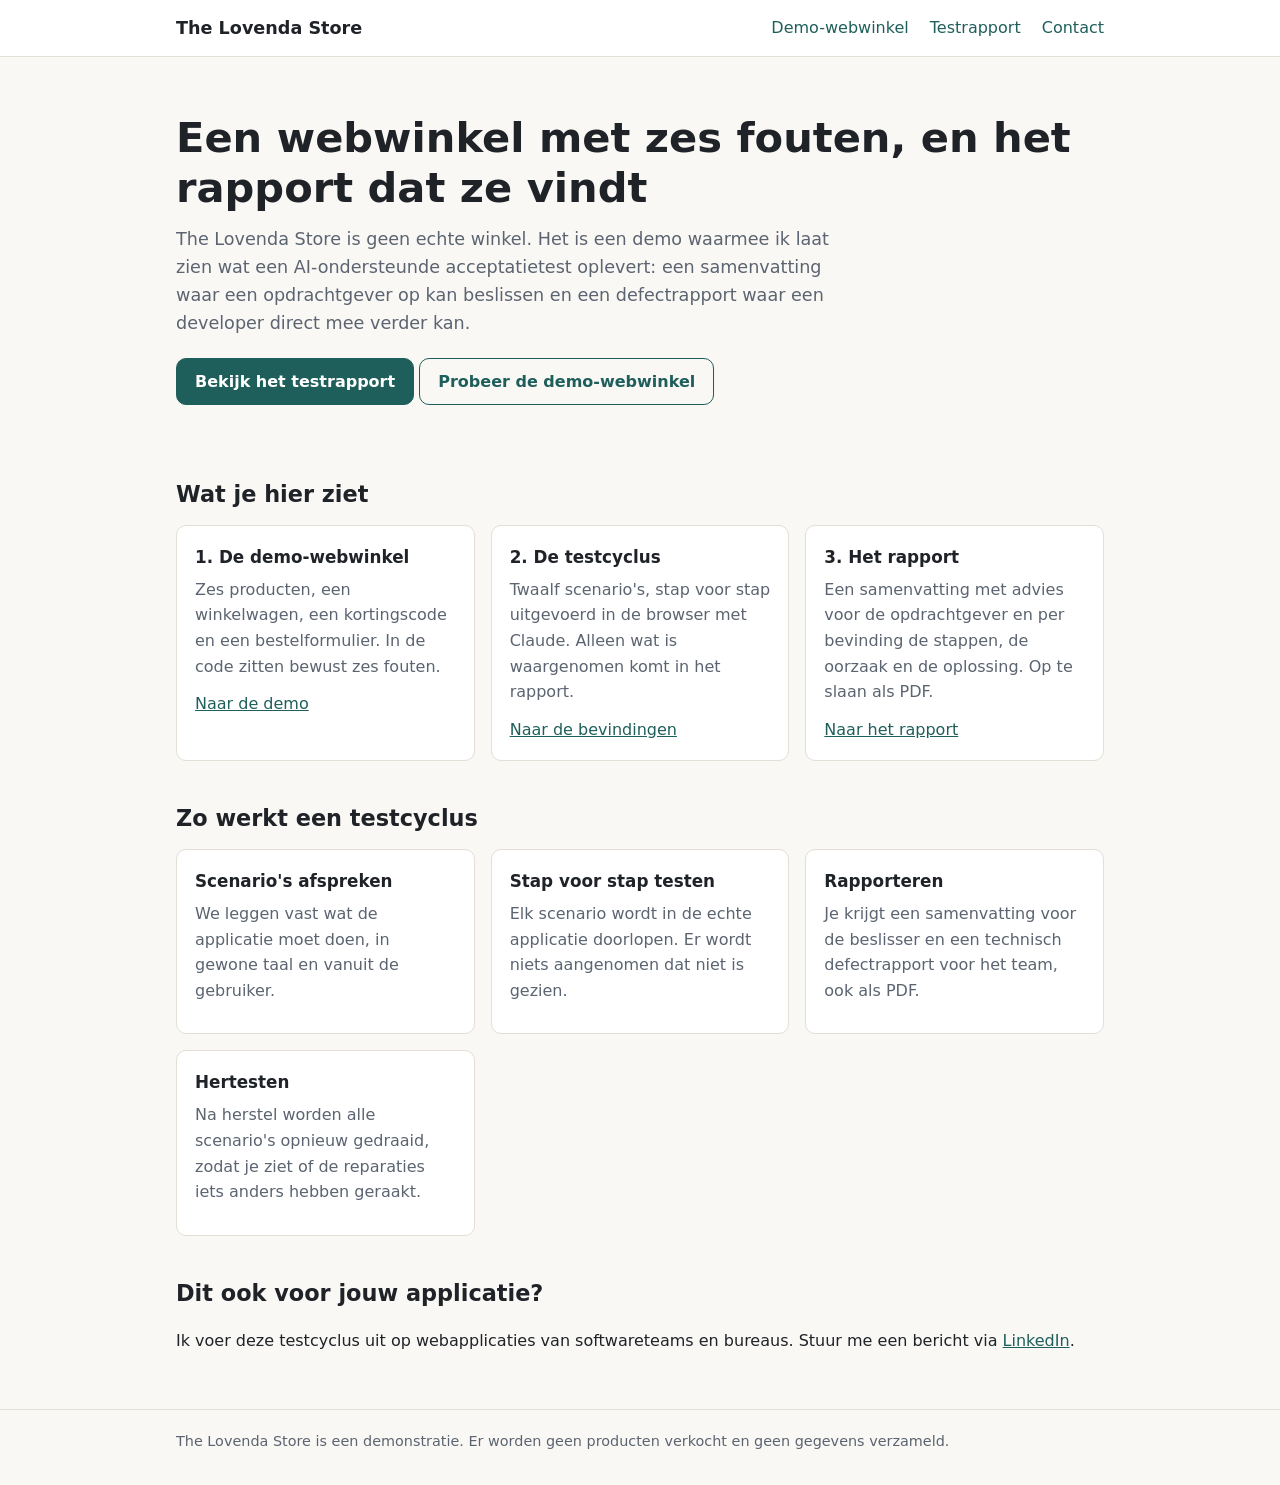
==== index.html @ 29441806 "Add showcase site with demo shop and sample acceptance test report Co-Authored-By: Claude Fable 5.2 " ====
<!doctype html>
<html lang="nl">
<head>
  <meta charset="utf-8">
  <meta name="viewport" content="width=device-width, initial-scale=1">
  <title>The Lovenda Store | Showcase AI-acceptatietesten</title>
  <meta name="description" content="Een demo-webwinkel met bewust ingebouwde fouten en het acceptatietestrapport dat ze vindt. Showcase van een AI-ondersteunde testwerkwijze.">
  <link rel="stylesheet" href="style.css">
</head>
<body>
  <header class="site">
    <div class="wrap">
      <a class="brand" href="./">The Lovenda Store</a>
      <nav>
        <a href="demo/">Demo-webwinkel</a>
        <a href="rapport/">Testrapport</a>
        <a href="https://www.linkedin.com/in/JOUW-PROFIEL">Contact</a>
      </nav>
    </div>
  </header>

  <main class="wrap">
    <section class="hero">
      <h1>Een webwinkel met zes fouten, en het rapport dat ze vindt</h1>
      <p>The Lovenda Store is geen echte winkel. Het is een demo waarmee ik laat zien wat een AI-ondersteunde acceptatietest oplevert: een samenvatting waar een opdrachtgever op kan beslissen en een defectrapport waar een developer direct mee verder kan.</p>
      <a class="btn" href="rapport/">Bekijk het testrapport</a>
      <a class="btn secondary" href="demo/">Probeer de demo-webwinkel</a>
    </section>

    <h2>Wat je hier ziet</h2>
    <div class="grid">
      <div class="card">
        <h3>1. De demo-webwinkel</h3>
        <p>Zes producten, een winkelwagen, een kortingscode en een bestelformulier. In de code zitten bewust zes fouten.</p>
        <a href="demo/">Naar de demo</a>
      </div>
      <div class="card">
        <h3>2. De testcyclus</h3>
        <p>Twaalf scenario's, stap voor stap uitgevoerd in de browser met Claude. Alleen wat is waargenomen komt in het rapport.</p>
        <a href="rapport/#d01">Naar de bevindingen</a>
      </div>
      <div class="card">
        <h3>3. Het rapport</h3>
        <p>Een samenvatting met advies voor de opdrachtgever en per bevinding de stappen, de oorzaak en de oplossing. Op te slaan als PDF.</p>
        <a href="rapport/">Naar het rapport</a>
      </div>
    </div>

    <h2>Zo werkt een testcyclus</h2>
    <div class="grid">
      <div class="card">
        <h3>Scenario's afspreken</h3>
        <p>We leggen vast wat de applicatie moet doen, in gewone taal en vanuit de gebruiker.</p>
      </div>
      <div class="card">
        <h3>Stap voor stap testen</h3>
        <p>Elk scenario wordt in de echte applicatie doorlopen. Er wordt niets aangenomen dat niet is gezien.</p>
      </div>
      <div class="card">
        <h3>Rapporteren</h3>
        <p>Je krijgt een samenvatting voor de beslisser en een technisch defectrapport voor het team, ook als PDF.</p>
      </div>
      <div class="card">
        <h3>Hertesten</h3>
        <p>Na herstel worden alle scenario's opnieuw gedraaid, zodat je ziet of de reparaties iets anders hebben geraakt.</p>
      </div>
    </div>

    <h2>Dit ook voor jouw applicatie?</h2>
    <p>Ik voer deze testcyclus uit op webapplicaties van softwareteams en bureaus. Stuur me een bericht via <a href="https://www.linkedin.com/in/JOUW-PROFIEL">LinkedIn</a>.</p>
  </main>

  <footer class="site">
    <div class="wrap">The Lovenda Store is een demonstratie. Er worden geen producten verkocht en geen gegevens verzameld.</div>
  </footer>
</body>
</html>
---- style.css ----
:root {
  --bg: #faf8f5;
  --surface: #ffffff;
  --text: #1f2328;
  --muted: #5b6470;
  --line: #e3ded6;
  --accent: #1f5f5b;
  --accent-text: #ffffff;
  --warn-bg: #fff4d6;
  --warn-text: #5c4300;
  --ok: #1a7f4b;
  --fail: #b3261e;
  --radius: 10px;
}
@media (prefers-color-scheme: dark) {
  :root {
    --bg: #15181c;
    --surface: #1e2227;
    --text: #e8eaed;
    --muted: #a3acb8;
    --line: #333a43;
    --accent: #6fc7c0;
    --accent-text: #10201f;
    --warn-bg: #3d3212;
    --warn-text: #f3dfa2;
    --ok: #5fd39a;
    --fail: #ff8a80;
  }
}
* { box-sizing: border-box; }
body {
  margin: 0;
  background: var(--bg);
  color: var(--text);
  font: 16px/1.6 system-ui, -apple-system, "Segoe UI", Roboto, sans-serif;
}
a { color: var(--accent); }
.wrap { max-width: 960px; margin: 0 auto; padding: 0 16px; }
header.site { border-bottom: 1px solid var(--line); background: var(--surface); }
header.site .wrap { display: flex; align-items: center; justify-content: space-between; gap: 16px; padding-top: 14px; padding-bottom: 14px; flex-wrap: wrap; }
.brand { font-weight: 700; font-size: 1.1rem; text-decoration: none; color: var(--text); }
nav a { margin-left: 16px; text-decoration: none; }
nav a:first-child { margin-left: 0; }
.hero { padding: 56px 0 32px; }
.hero h1 { font-size: clamp(1.8rem, 5vw, 2.6rem); line-height: 1.2; margin: 0 0 12px; }
.hero p { font-size: 1.1rem; color: var(--muted); max-width: 62ch; margin: 0 0 20px; }
h2 { margin: 40px 0 12px; font-size: 1.4rem; }
h3 { margin: 0 0 6px; font-size: 1.05rem; }
.btn {
  display: inline-block; padding: 10px 18px; border-radius: var(--radius);
  background: var(--accent); color: var(--accent-text); text-decoration: none;
  border: 1px solid var(--accent); font: inherit; font-weight: 600; cursor: pointer;
}
.btn.secondary { background: transparent; color: var(--accent); }
.btn.small { padding: 5px 12px; font-size: .9rem; }
.grid { display: grid; gap: 16px; grid-template-columns: repeat(auto-fit, minmax(240px, 1fr)); }
.card { background: var(--surface); border: 1px solid var(--line); border-radius: var(--radius); padding: 18px; }
.card p { margin: 0 0 12px; color: var(--muted); }
.notice { background: var(--warn-bg); color: var(--warn-text); padding: 10px 16px; font-size: .95rem; }
.notice a { color: inherit; font-weight: 600; }
footer.site { margin-top: 56px; border-top: 1px solid var(--line); padding: 20px 0 32px; color: var(--muted); font-size: .9rem; }
table { width: 100%; border-collapse: collapse; background: var(--surface); }
th, td { text-align: left; padding: 8px 10px; border-bottom: 1px solid var(--line); vertical-align: top; }
th { font-size: .85rem; text-transform: uppercase; letter-spacing: .03em; color: var(--muted); }
.table-scroll { overflow-x: auto; border: 1px solid var(--line); border-radius: var(--radius); }
.pass { color: var(--ok); font-weight: 600; }
.fail { color: var(--fail); font-weight: 600; }
.stats { display: grid; gap: 12px; grid-template-columns: repeat(auto-fit, minmax(140px, 1fr)); margin: 16px 0; }
.stat { background: var(--surface); border: 1px solid var(--line); border-radius: var(--radius); padding: 14px; }
.stat b { display: block; font-size: 1.8rem; line-height: 1.1; }
.stat span { color: var(--muted); font-size: .9rem; }
.defect { background: var(--surface); border: 1px solid var(--line); border-radius: var(--radius); padding: 18px; margin: 14px 0; }
.defect dl { display: grid; grid-template-columns: max-content 1fr; gap: 6px 16px; margin: 10px 0 0; }
.defect dt { color: var(--muted); }
.defect dd { margin: 0; }
.sev { display: inline-block; padding: 1px 8px; border-radius: 999px; font-size: .8rem; font-weight: 600; border: 1px solid currentColor; }
.sev.hoog { color: var(--fail); }
.sev.middel { color: var(--warn-text); background: var(--warn-bg); border-color: transparent; }
.sev.laag { color: var(--muted); }
input, select { font: inherit; padding: 8px 10px; border: 1px solid var(--line); border-radius: 8px; background: var(--surface); color: var(--text); }
label { display: block; font-size: .9rem; color: var(--muted); margin-bottom: 4px; }
.row { display: flex; gap: 8px; flex-wrap: wrap; align-items: end; }
.shop { display: grid; gap: 24px; grid-template-columns: 1fr; margin-top: 20px; }
@media (min-width: 820px) { .shop { grid-template-columns: 1.4fr 1fr; } }
.product { display: flex; flex-direction: column; }
.product .price { font-weight: 700; margin: auto 0 10px; }
.cart-line { display: grid; grid-template-columns: 1fr 70px auto; gap: 8px; align-items: center; padding: 8px 0; border-bottom: 1px solid var(--line); }
.cart-line input { width: 70px; }
.totals { margin: 12px 0; }
.totals div { display: flex; justify-content: space-between; padding: 2px 0; }
.totals .grand { font-weight: 700; font-size: 1.1rem; border-top: 1px solid var(--line); margin-top: 6px; padding-top: 8px; }
.badge { display: inline-block; min-width: 22px; text-align: center; padding: 0 6px; border-radius: 999px; background: var(--accent); color: var(--accent-text); font-size: .85rem; font-weight: 700; }
.msg { min-height: 1.4em; font-size: .9rem; margin: 6px 0 0; }
@media print {
  header.site nav, .notice, .no-print { display: none; }
  body { background: #fff; }
  .defect, .card, .stat { break-inside: avoid; }
}
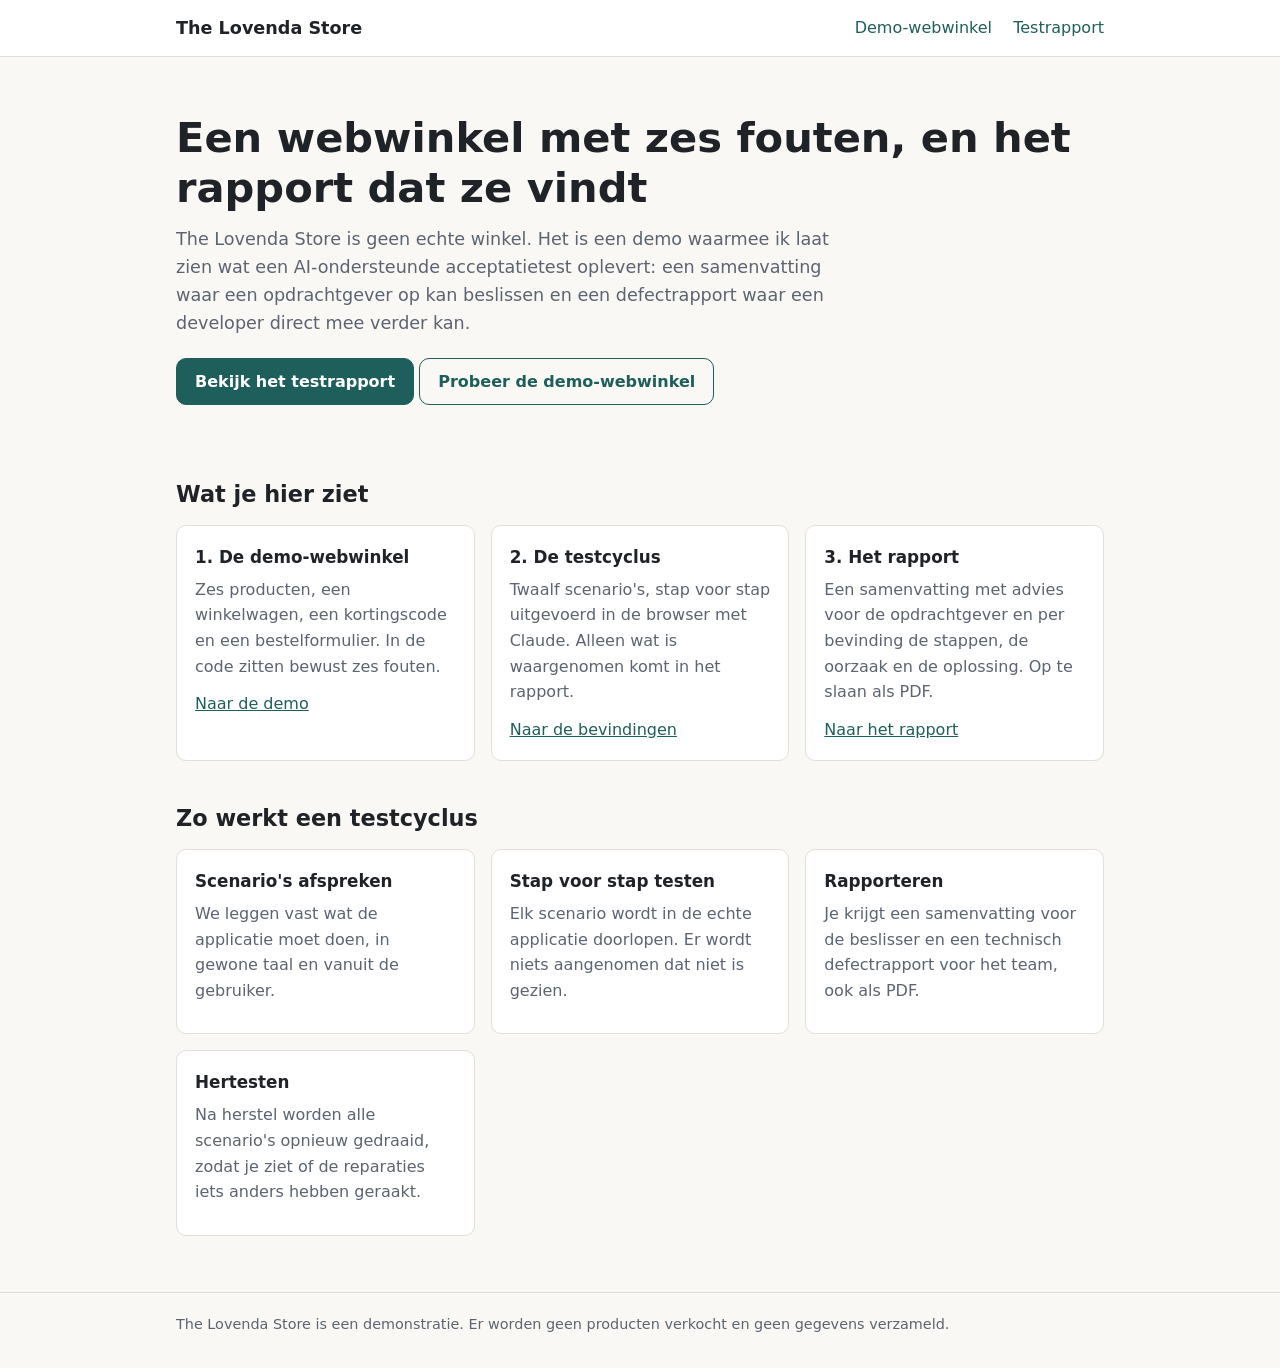
==== commit eb85cbfe: "Remove placeholder contact links Co-Authored-By: Claude Fable 5.2 <noreply@anthropic.com>" ====
--- a/index.html
+++ b/index.html
@@ -14,7 +14,6 @@
       <nav>
         <a href="demo/">Demo-webwinkel</a>
         <a href="rapport/">Testrapport</a>
-        <a href="https://www.linkedin.com/in/JOUW-PROFIEL">Contact</a>
       </nav>
     </div>
   </header>
@@ -65,9 +64,6 @@
         <p>Na herstel worden alle scenario's opnieuw gedraaid, zodat je ziet of de reparaties iets anders hebben geraakt.</p>
       </div>
     </div>
-
-    <h2>Dit ook voor jouw applicatie?</h2>
-    <p>Ik voer deze testcyclus uit op webapplicaties van softwareteams en bureaus. Stuur me een bericht via <a href="https://www.linkedin.com/in/JOUW-PROFIEL">LinkedIn</a>.</p>
   </main>
 
   <footer class="site">
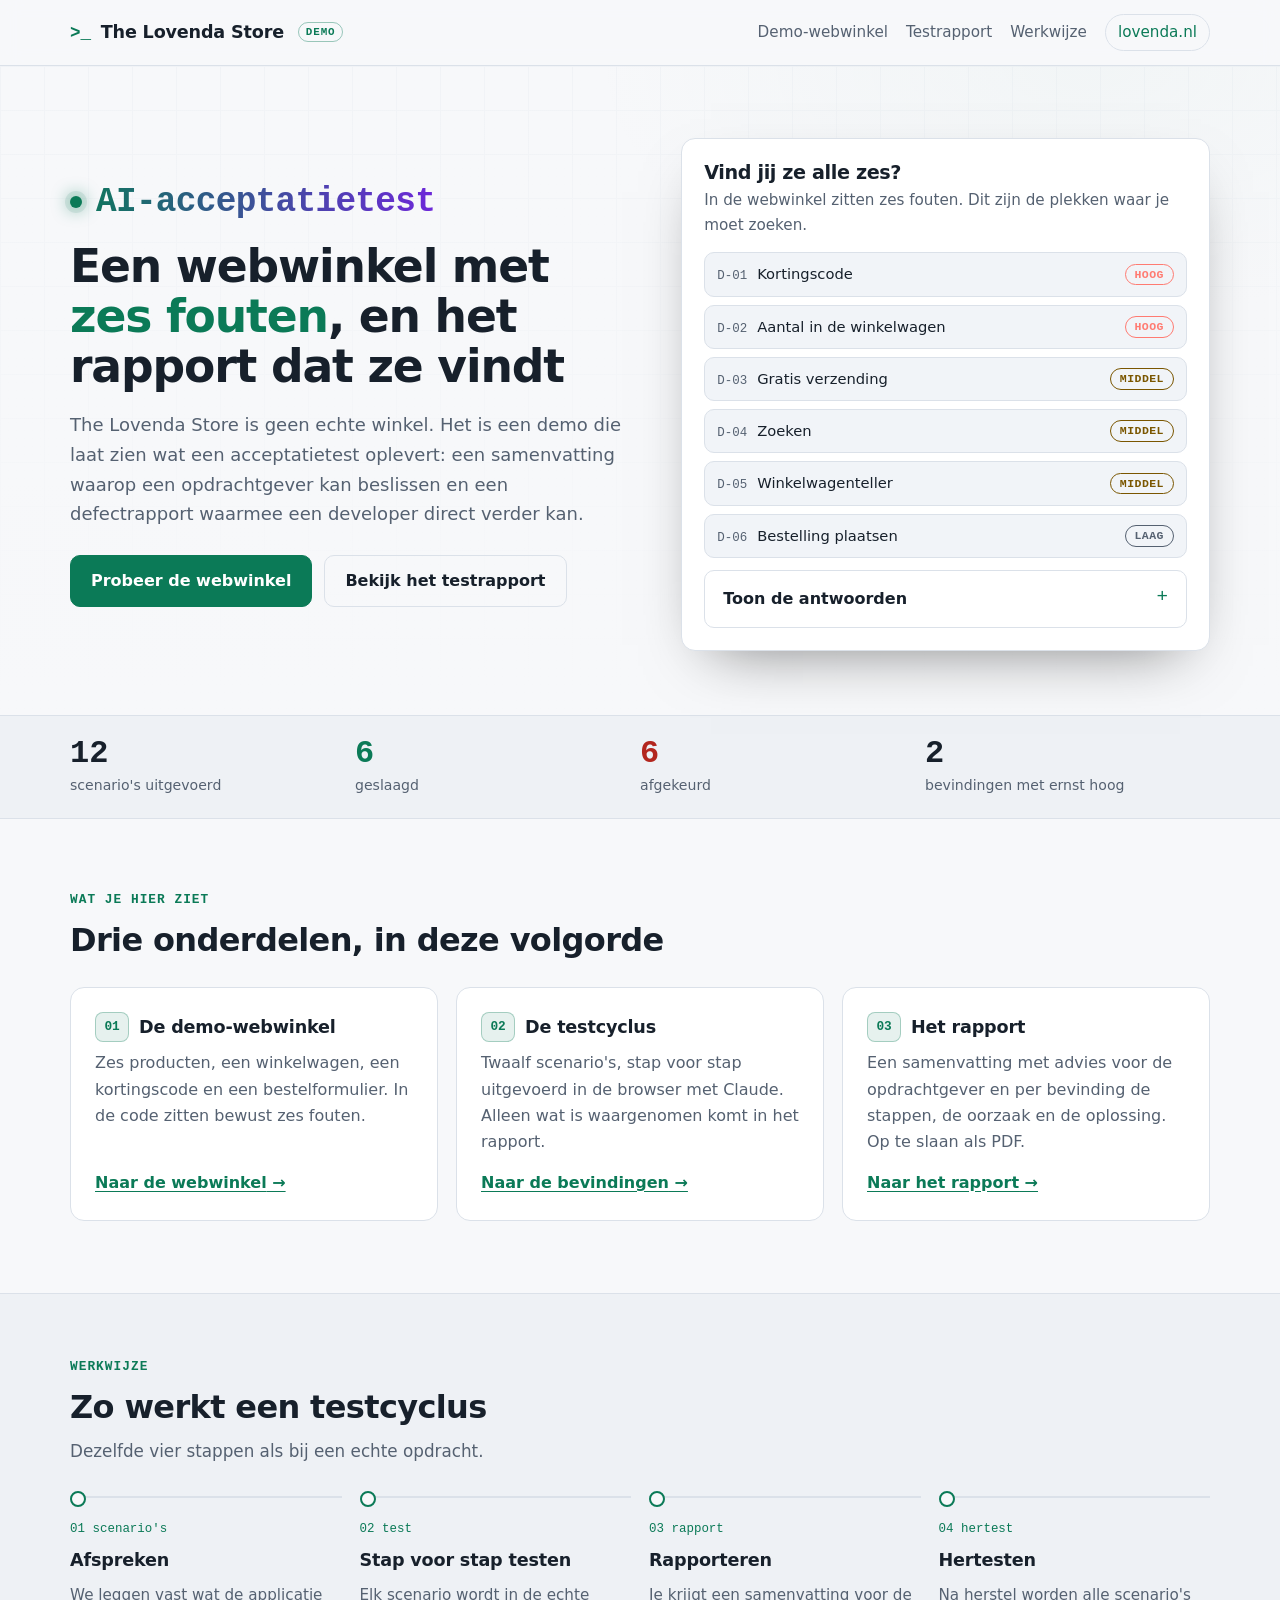
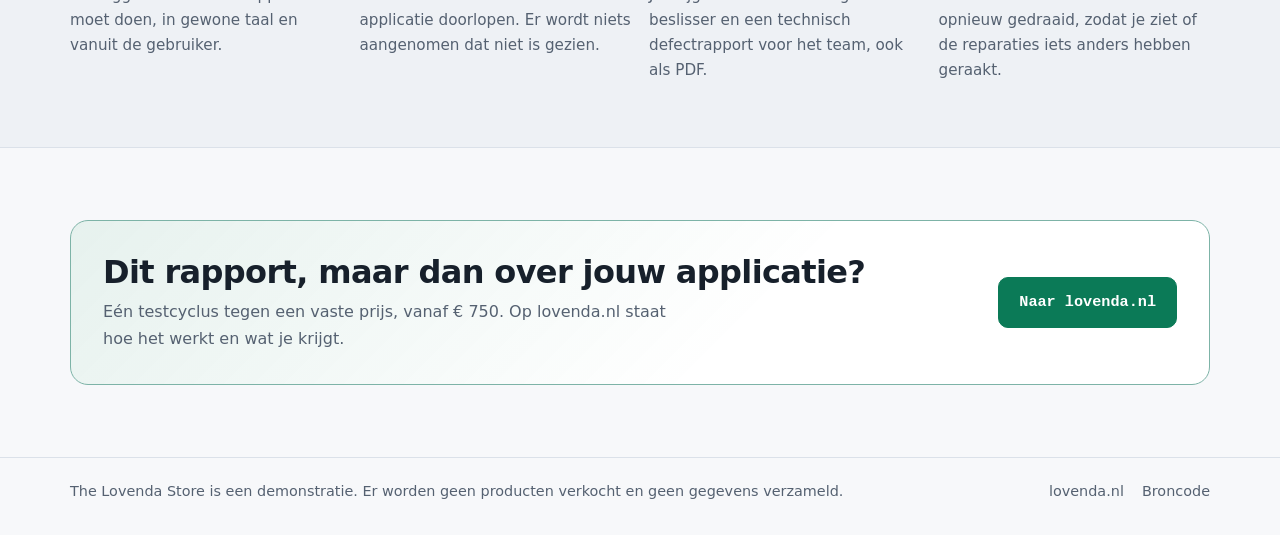
==== commit f11daf3b: "Showcase in de stijl van lovenda.nl: nieuwe startpagina, webwinkel en rapport Co-Authored-By: Claude" ====
--- a/index.html
+++ b/index.html
@@ -3,71 +3,155 @@
 <head>
   <meta charset="utf-8">
   <meta name="viewport" content="width=device-width, initial-scale=1">
-  <title>The Lovenda Store | Showcase AI-acceptatietesten</title>
-  <meta name="description" content="Een demo-webwinkel met bewust ingebouwde fouten en het acceptatietestrapport dat ze vindt. Showcase van een AI-ondersteunde testwerkwijze.">
+  <title>The Lovenda Store | Demo van een AI-acceptatietest</title>
+  <meta name="description" content="Een demo-webwinkel met zes bewust ingebouwde fouten en het acceptatietestrapport dat ze alle zes vindt. Voorbeeld van de testwerkwijze van Lovenda.">
+  <meta name="theme-color" content="#0d1117">
+  <meta property="og:title" content="Een webwinkel met zes fouten, en het rapport dat ze vindt">
+  <meta property="og:description" content="Probeer de demo-webwinkel en lees het acceptatietestrapport.">
+  <meta property="og:url" content="https://thelovenda.store">
+  <meta property="og:type" content="website">
+  <link rel="icon" href="data:image/svg+xml,%3Csvg xmlns='http://www.w3.org/2000/svg' viewBox='0 0 32 32'%3E%3Crect width='32' height='32' rx='7' fill='%230d1117'/%3E%3Cpath d='M9 11l6 5-6 5' fill='none' stroke='%232dd4bf' stroke-width='3' stroke-linecap='round' stroke-linejoin='round'/%3E%3Cpath d='M17 22h7' stroke='%232dd4bf' stroke-width='3' stroke-linecap='round'/%3E%3C/svg%3E">
   <link rel="stylesheet" href="style.css">
 </head>
 <body>
+  <a class="skip" href="#main">Naar de inhoud</a>
+
   <header class="site">
-    <div class="wrap">
-      <a class="brand" href="./">The Lovenda Store</a>
-      <nav>
+    <div class="wrap bar">
+      <a class="brand" href="./"><span class="prompt" aria-hidden="true">&gt;_</span> The Lovenda Store <small>demo</small></a>
+      <nav aria-label="Hoofdmenu">
         <a href="demo/">Demo-webwinkel</a>
         <a href="rapport/">Testrapport</a>
+        <a href="#werkwijze">Werkwijze</a>
+        <a class="nav-cta" href="https://lovenda.nl">lovenda.nl</a>
       </nav>
     </div>
   </header>
 
-  <main class="wrap">
+  <main id="main">
     <section class="hero">
-      <h1>Een webwinkel met zes fouten, en het rapport dat ze vindt</h1>
-      <p>The Lovenda Store is geen echte winkel. Het is een demo waarmee ik laat zien wat een AI-ondersteunde acceptatietest oplevert: een samenvatting waar een opdrachtgever op kan beslissen en een defectrapport waar een developer direct mee verder kan.</p>
-      <a class="btn" href="rapport/">Bekijk het testrapport</a>
-      <a class="btn secondary" href="demo/">Probeer de demo-webwinkel</a>
+      <div class="wrap hero-grid">
+        <div>
+          <p class="kicker"><span class="dot" aria-hidden="true"></span>AI-acceptatietest</p>
+          <h1>Een webwinkel met <span class="hl">zes fouten</span>, en het rapport dat ze vindt</h1>
+          <p class="lead">The Lovenda Store is geen echte winkel. Het is een demo die laat zien wat een acceptatietest oplevert: een samenvatting waarop een opdrachtgever kan beslissen en een defectrapport waarmee een developer direct verder kan.</p>
+          <div class="actions">
+            <a class="btn" href="demo/">Probeer de webwinkel</a>
+            <a class="btn ghost" href="rapport/">Bekijk het testrapport</a>
+          </div>
+        </div>
+
+        <aside class="challenge" aria-labelledby="h-challenge">
+          <h2 id="h-challenge">Vind jij ze alle zes?</h2>
+          <p>In de webwinkel zitten zes fouten. Dit zijn de plekken waar je moet zoeken.</p>
+          <ul class="hints">
+            <li><span><code>D-01</code>Kortingscode</span><span class="sev hoog">Hoog</span></li>
+            <li><span><code>D-02</code>Aantal in de winkelwagen</span><span class="sev hoog">Hoog</span></li>
+            <li><span><code>D-03</code>Gratis verzending</span><span class="sev middel">Middel</span></li>
+            <li><span><code>D-04</code>Zoeken</span><span class="sev middel">Middel</span></li>
+            <li><span><code>D-05</code>Winkelwagenteller</span><span class="sev middel">Middel</span></li>
+            <li><span><code>D-06</code>Bestelling plaatsen</span><span class="sev laag">Laag</span></li>
+          </ul>
+          <details>
+            <summary>Toon de antwoorden</summary>
+            <p>De kortingscode kan onbeperkt worden herhaald. Een negatief aantal geeft een negatief orderbedrag. Bij precies € 50,00 is de verzending niet gratis. Zoeken is hoofdlettergevoelig. De teller blijft staan na verwijderen. Een lege bestelling wordt geaccepteerd. <a href="rapport/#d01">Lees de uitwerking</a>.</p>
+          </details>
+        </aside>
+      </div>
     </section>
 
-    <h2>Wat je hier ziet</h2>
-    <div class="grid">
-      <div class="card">
-        <h3>1. De demo-webwinkel</h3>
-        <p>Zes producten, een winkelwagen, een kortingscode en een bestelformulier. In de code zitten bewust zes fouten.</p>
-        <a href="demo/">Naar de demo</a>
+    <section class="figures" aria-label="Uitkomst van de testcyclus">
+      <ul class="wrap">
+        <li><b>12</b><span>scenario's uitgevoerd</span></li>
+        <li><b class="pass">6</b><span>geslaagd</span></li>
+        <li><b class="fail">6</b><span>afgekeurd</span></li>
+        <li><b>2</b><span>bevindingen met ernst hoog</span></li>
+      </ul>
+    </section>
+
+    <section class="wrap" id="onderdelen">
+      <p class="eyebrow">Wat je hier ziet</p>
+      <h2>Drie onderdelen, in deze volgorde</h2>
+      <div class="grid three">
+        <article class="card">
+          <h3><span class="ico" aria-hidden="true">01</span> De demo-webwinkel</h3>
+          <p>Zes producten, een winkelwagen, een kortingscode en een bestelformulier. In de code zitten bewust zes fouten.</p>
+          <p class="links"><a href="demo/">Naar de webwinkel</a></p>
+        </article>
+        <article class="card">
+          <h3><span class="ico" aria-hidden="true">02</span> De testcyclus</h3>
+          <p>Twaalf scenario's, stap voor stap uitgevoerd in de browser met Claude. Alleen wat is waargenomen komt in het rapport.</p>
+          <p class="links"><a href="rapport/#d01">Naar de bevindingen</a></p>
+        </article>
+        <article class="card">
+          <h3><span class="ico" aria-hidden="true">03</span> Het rapport</h3>
+          <p>Een samenvatting met advies voor de opdrachtgever en per bevinding de stappen, de oorzaak en de oplossing. Op te slaan als PDF.</p>
+          <p class="links"><a href="rapport/">Naar het rapport</a></p>
+        </article>
       </div>
-      <div class="card">
-        <h3>2. De testcyclus</h3>
-        <p>Twaalf scenario's, stap voor stap uitgevoerd in de browser met Claude. Alleen wat is waargenomen komt in het rapport.</p>
-        <a href="rapport/#d01">Naar de bevindingen</a>
+    </section>
+
+    <section class="band" id="werkwijze">
+      <div class="wrap">
+        <p class="eyebrow">Werkwijze</p>
+        <h2>Zo werkt een testcyclus</h2>
+        <p class="section-lead">Dezelfde vier stappen als bij een echte opdracht.</p>
+        <ol class="steps">
+          <li>
+            <code>01 scenario's</code>
+            <h3>Afspreken</h3>
+            <p>We leggen vast wat de applicatie moet doen, in gewone taal en vanuit de gebruiker.</p>
+          </li>
+          <li>
+            <code>02 test</code>
+            <h3>Stap voor stap testen</h3>
+            <p>Elk scenario wordt in de echte applicatie doorlopen. Er wordt niets aangenomen dat niet is gezien.</p>
+          </li>
+          <li>
+            <code>03 rapport</code>
+            <h3>Rapporteren</h3>
+            <p>Je krijgt een samenvatting voor de beslisser en een technisch defectrapport voor het team, ook als PDF.</p>
+          </li>
+          <li>
+            <code>04 hertest</code>
+            <h3>Hertesten</h3>
+            <p>Na herstel worden alle scenario's opnieuw gedraaid, zodat je ziet of de reparaties iets anders hebben geraakt.</p>
+          </li>
+        </ol>
       </div>
-      <div class="card">
-        <h3>3. Het rapport</h3>
-        <p>Een samenvatting met advies voor de opdrachtgever en per bevinding de stappen, de oorzaak en de oplossing. Op te slaan als PDF.</p>
-        <a href="rapport/">Naar het rapport</a>
+    </section>
+
+    <section class="wrap" id="contact">
+      <div class="cta">
+        <div>
+          <h2>Dit rapport, maar dan over jouw applicatie?</h2>
+          <p>Eén testcyclus tegen een vaste prijs, vanaf € 750. Op lovenda.nl staat hoe het werkt en wat je krijgt.</p>
+        </div>
+        <a class="btn" href="https://lovenda.nl/#contact">Naar lovenda.nl</a>
       </div>
-    </div>
-
-    <h2>Zo werkt een testcyclus</h2>
-    <div class="grid">
-      <div class="card">
-        <h3>Scenario's afspreken</h3>
-        <p>We leggen vast wat de applicatie moet doen, in gewone taal en vanuit de gebruiker.</p>
-      </div>
-      <div class="card">
-        <h3>Stap voor stap testen</h3>
-        <p>Elk scenario wordt in de echte applicatie doorlopen. Er wordt niets aangenomen dat niet is gezien.</p>
-      </div>
-      <div class="card">
-        <h3>Rapporteren</h3>
-        <p>Je krijgt een samenvatting voor de beslisser en een technisch defectrapport voor het team, ook als PDF.</p>
-      </div>
-      <div class="card">
-        <h3>Hertesten</h3>
-        <p>Na herstel worden alle scenario's opnieuw gedraaid, zodat je ziet of de reparaties iets anders hebben geraakt.</p>
-      </div>
-    </div>
+    </section>
   </main>
 
   <footer class="site">
-    <div class="wrap">The Lovenda Store is een demonstratie. Er worden geen producten verkocht en geen gegevens verzameld.</div>
+    <div class="wrap bar">
+      <span>The Lovenda Store is een demonstratie. Er worden geen producten verkocht en geen gegevens verzameld.</span>
+      <span class="foot-links">
+        <a href="https://lovenda.nl">lovenda.nl</a>
+        <a href="https://github.com/Kraka-cmd/thelovenda-showcase">Broncode</a>
+      </span>
+    </div>
   </footer>
+
+  <script>
+    if ('IntersectionObserver' in window && !matchMedia('(prefers-reduced-motion: reduce)').matches) {
+      document.documentElement.classList.add('js');
+      const io = new IntersectionObserver(entries => entries.forEach(e => {
+        if (e.isIntersecting) { e.target.classList.add('in'); io.unobserve(e.target); }
+      }), { threshold: 0.12 });
+      document.querySelectorAll('.card, .steps li, .cta, .figures li').forEach((el, i) => {
+        el.classList.add('reveal'); el.style.transitionDelay = (i % 4) * 60 + 'ms'; io.observe(el);
+      });
+    }
+  </script>
 </body>
 </html>
--- a/style.css
+++ b/style.css
@@ -1,98 +1,339 @@
 :root {
-  --bg: #faf8f5;
-  --surface: #ffffff;
-  --text: #1f2328;
-  --muted: #5b6470;
-  --line: #e3ded6;
-  --accent: #1f5f5b;
-  --accent-text: #ffffff;
-  --warn-bg: #fff4d6;
-  --warn-text: #5c4300;
-  --ok: #1a7f4b;
-  --fail: #b3261e;
-  --radius: 10px;
-}
-@media (prefers-color-scheme: dark) {
+  --bg: #0d1117;
+  --bg-soft: #111823;
+  --surface: #151c27;
+  --surface-2: #0a0e14;
+  --text: #e6edf3;
+  --muted: #9aa7b6;
+  --line: #263041;
+  --accent: #2dd4bf;
+  --accent-strong: #5eead4;
+  --accent-ink: #04221f;
+  --glow: rgba(45, 212, 191, .16);
+  --violet: #a78bfa;
+  --glow-2: rgba(139, 92, 246, .16);
+  --bad: #ff7b72;
+  --warn: #e3b341;
+  --term-bg: #0a0e14;
+  --term-text: #d7dee7;
+  --term-dim: #7d8896;
+  --radius: 14px;
+  --mono: ui-monospace, "Cascadia Code", "SF Mono", Menlo, Consolas, monospace;
+  --sans: system-ui, -apple-system, "Segoe UI", Roboto, sans-serif;
+  color-scheme: dark;
+}
+@media (prefers-color-scheme: light) {
   :root {
-    --bg: #15181c;
-    --surface: #1e2227;
-    --text: #e8eaed;
-    --muted: #a3acb8;
-    --line: #333a43;
-    --accent: #6fc7c0;
-    --accent-text: #10201f;
-    --warn-bg: #3d3212;
-    --warn-text: #f3dfa2;
-    --ok: #5fd39a;
-    --fail: #ff8a80;
+    --bg: #f7f8fa;
+    --bg-soft: #eef1f5;
+    --surface: #ffffff;
+    --surface-2: #f1f4f8;
+    --text: #17202b;
+    --muted: #556171;
+    --line: #dbe1e9;
+    --accent: #0b7a57;
+    --accent-strong: #095f44;
+    --accent-ink: #ffffff;
+    --glow: rgba(11, 122, 87, .10);
+    --violet: #6d28d9;
+    --glow-2: rgba(109, 40, 217, .08);
+    color-scheme: light;
   }
 }
+
 * { box-sizing: border-box; }
+html { scroll-behavior: smooth; scroll-padding-top: 76px; }
 body {
   margin: 0;
   background: var(--bg);
   color: var(--text);
-  font: 16px/1.6 system-ui, -apple-system, "Segoe UI", Roboto, sans-serif;
-}
-a { color: var(--accent); }
-.wrap { max-width: 960px; margin: 0 auto; padding: 0 16px; }
-header.site { border-bottom: 1px solid var(--line); background: var(--surface); }
-header.site .wrap { display: flex; align-items: center; justify-content: space-between; gap: 16px; padding-top: 14px; padding-bottom: 14px; flex-wrap: wrap; }
-.brand { font-weight: 700; font-size: 1.1rem; text-decoration: none; color: var(--text); }
-nav a { margin-left: 16px; text-decoration: none; }
-nav a:first-child { margin-left: 0; }
-.hero { padding: 56px 0 32px; }
-.hero h1 { font-size: clamp(1.8rem, 5vw, 2.6rem); line-height: 1.2; margin: 0 0 12px; }
-.hero p { font-size: 1.1rem; color: var(--muted); max-width: 62ch; margin: 0 0 20px; }
-h2 { margin: 40px 0 12px; font-size: 1.4rem; }
-h3 { margin: 0 0 6px; font-size: 1.05rem; }
+  font: 16px/1.65 var(--sans);
+  -webkit-font-smoothing: antialiased;
+}
+a { color: var(--accent); text-underline-offset: 3px; }
+a:hover { color: var(--accent-strong); }
+:focus-visible { outline: 2px solid var(--accent); outline-offset: 3px; border-radius: 4px; }
+.wrap { max-width: 1180px; margin: 0 auto; padding: 0 20px; }
+.skip { position: absolute; left: -999px; top: 8px; background: var(--accent); color: var(--accent-ink); padding: 8px 12px; border-radius: 8px; z-index: 20; }
+.skip:focus { left: 8px; }
+
+/* Header */
+header.site {
+  position: sticky; top: 0; z-index: 10;
+  background: color-mix(in srgb, var(--bg) 82%, transparent);
+  backdrop-filter: blur(10px);
+  border-bottom: 1px solid var(--line);
+}
+.bar { display: flex; align-items: center; justify-content: space-between; gap: 12px 20px; flex-wrap: wrap; padding-top: 14px; padding-bottom: 14px; }
+.brand { font-weight: 700; font-size: 1.1rem; text-decoration: none; color: var(--text); letter-spacing: -.01em; }
+.brand:hover { color: var(--text); }
+.prompt { font-family: var(--mono); color: var(--accent); margin-right: 4px; }
+nav { display: flex; align-items: center; gap: 4px 18px; flex-wrap: wrap; font-size: .95rem; }
+nav a { color: var(--muted); text-decoration: none; }
+nav a:hover { color: var(--text); }
+nav .nav-cta { color: var(--accent); border: 1px solid var(--line); padding: 5px 12px; border-radius: 999px; }
+nav .nav-cta:hover { border-color: var(--accent); color: var(--accent-strong); }
+
+/* Hero */
+.hero {
+  padding: 72px 0 64px;
+  background:
+    radial-gradient(700px 360px at 85% 0%, var(--glow), transparent 70%),
+    radial-gradient(620px 340px at 0% 100%, var(--glow-2), transparent 70%),
+    linear-gradient(var(--line) 1px, transparent 1px) 0 0 / 100% 44px,
+    linear-gradient(90deg, var(--line) 1px, transparent 1px) 0 0 / 44px 100%;
+  background-color: var(--bg);
+  position: relative;
+  border-bottom: 1px solid var(--line);
+}
+.hero::before {
+  content: ""; position: absolute; inset: 0; pointer-events: none;
+  background: linear-gradient(180deg, color-mix(in srgb, var(--bg) 78%, transparent), var(--bg) 96%);
+}
+.hero-grid { position: relative; display: grid; gap: 40px; align-items: center; grid-template-columns: minmax(0, 1fr); }
+@media (min-width: 940px) { .hero-grid { grid-template-columns: minmax(0, 1.05fr) minmax(0, 1fr); gap: 56px; } }
+.eyebrow { font: 600 .8rem/1.4 var(--mono); letter-spacing: .08em; text-transform: uppercase; color: var(--accent); margin: 0 0 12px; }
+.kicker {
+  display: inline-flex; align-items: center; gap: 14px; margin: 0 0 20px;
+  font: 700 clamp(1.45rem, 3vw, 2.15rem)/1.15 var(--mono); letter-spacing: -.02em;
+  color: var(--accent);
+  background: linear-gradient(90deg, var(--accent), var(--violet)); -webkit-background-clip: text; background-clip: text; -webkit-text-fill-color: transparent;
+}
+.kicker .dot { flex: none; width: 12px; height: 12px; border-radius: 50%; background: var(--accent); box-shadow: 0 0 0 5px var(--glow), 0 0 18px var(--accent); animation: pulse 2.4s ease-in-out infinite; }
+@keyframes pulse { 50% { box-shadow: 0 0 0 9px transparent, 0 0 10px var(--accent); } }
+h1 { font-size: clamp(1.9rem, 4.4vw, 2.85rem); line-height: 1.1; letter-spacing: -.025em; margin: 0 0 18px; text-wrap: balance; }
+.hl { color: var(--accent); }
+.lead { font-size: 1.125rem; color: var(--muted); max-width: 56ch; margin: 0 0 26px; }
+.actions { display: flex; gap: 12px; flex-wrap: wrap; }
 .btn {
-  display: inline-block; padding: 10px 18px; border-radius: var(--radius);
-  background: var(--accent); color: var(--accent-text); text-decoration: none;
-  border: 1px solid var(--accent); font: inherit; font-weight: 600; cursor: pointer;
-}
-.btn.secondary { background: transparent; color: var(--accent); }
-.btn.small { padding: 5px 12px; font-size: .9rem; }
-.grid { display: grid; gap: 16px; grid-template-columns: repeat(auto-fit, minmax(240px, 1fr)); }
-.card { background: var(--surface); border: 1px solid var(--line); border-radius: var(--radius); padding: 18px; }
-.card p { margin: 0 0 12px; color: var(--muted); }
-.notice { background: var(--warn-bg); color: var(--warn-text); padding: 10px 16px; font-size: .95rem; }
-.notice a { color: inherit; font-weight: 600; }
-footer.site { margin-top: 56px; border-top: 1px solid var(--line); padding: 20px 0 32px; color: var(--muted); font-size: .9rem; }
-table { width: 100%; border-collapse: collapse; background: var(--surface); }
-th, td { text-align: left; padding: 8px 10px; border-bottom: 1px solid var(--line); vertical-align: top; }
-th { font-size: .85rem; text-transform: uppercase; letter-spacing: .03em; color: var(--muted); }
+  display: inline-block; padding: 12px 20px; border-radius: 10px;
+  background: var(--accent); color: var(--accent-ink); text-decoration: none;
+  border: 1px solid var(--accent); font-weight: 650;
+  transition: transform .15s ease, background .15s ease, border-color .15s ease;
+}
+.btn:hover { background: var(--accent-strong); border-color: var(--accent-strong); color: var(--accent-ink); transform: translateY(-1px); }
+.btn.ghost { background: transparent; color: var(--text); border-color: var(--line); }
+.btn.ghost:hover { border-color: var(--accent); color: var(--accent); background: transparent; }
+.stack-label { font: 600 .72rem/1 var(--mono); letter-spacing: .1em; text-transform: uppercase; color: var(--muted); margin: 30px 0 10px; }
+.chips { list-style: none; display: flex; flex-wrap: wrap; gap: 8px; padding: 0; margin: 0; }
+.chips li { font: .8rem/1 var(--mono); color: var(--muted); border: 1px solid var(--line); background: var(--surface); padding: 7px 10px; border-radius: 999px; }
+
+/* Terminal */
+.term {
+  margin: 0; background: var(--term-bg); color: var(--term-text);
+  border: 1px solid #263041; border-radius: var(--radius); overflow: hidden;
+  box-shadow: 0 24px 60px -24px rgba(0, 0, 0, .55), 0 0 0 1px rgba(45, 212, 191, .06);
+}
+.term-bar { display: flex; align-items: center; gap: 6px; padding: 10px 14px; border-bottom: 1px solid #1c2431; background: #0f141c; }
+.term-bar i { width: 10px; height: 10px; border-radius: 50%; background: #2c3645; }
+.term-bar span { margin-left: 8px; font: .75rem/1 var(--mono); color: var(--term-dim); }
+.term pre { margin: 0; padding: 18px 16px; font: .82rem/1.75 var(--mono); overflow-x: auto; white-space: pre; }
+.term a { color: #5eead4; }
+.term figcaption { padding: 10px 16px; border-top: 1px solid #1c2431; font-size: .8rem; color: var(--term-dim); }
+.c-ok { color: #2dd4bf; }
+.c-bad { color: #ff7b72; }
+.c-warn { color: #e3b341; }
+.c-dim { color: var(--term-dim); }
+
+.cursor { display: inline-block; width: .6em; height: 1.05em; vertical-align: text-bottom; background: #2dd4bf; animation: blink 1.1s steps(1) infinite; }
+@keyframes blink { 50% { opacity: 0; } }
+
+/* Trust bar */
+.trust { border-bottom: 1px solid var(--line); background: var(--bg-soft); }
+.trust ul { list-style: none; margin: 0 auto; padding-top: 0; padding-bottom: 0; display: grid; grid-template-columns: repeat(2, minmax(0, 1fr)); }
+@media (min-width: 900px) { .trust ul { grid-template-columns: repeat(4, minmax(0, 1fr)); } }
+.trust li { padding: 22px 20px 22px 0; }
+.trust b { display: block; font-size: 1rem; letter-spacing: -.01em; }
+.trust b::before { content: "✓ "; color: var(--accent); }
+.trust span { display: block; color: var(--muted); font-size: .88rem; line-height: 1.45; margin-top: 2px; }
+
+/* Sections */
+.band { margin-top: 72px; padding: 64px 0; background: var(--bg-soft); border-block: 1px solid var(--line); }
+.section-lead { color: var(--muted); font-size: 1.05rem; max-width: 60ch; margin: -16px 0 30px; }
+main > section.wrap { padding-top: 72px; }
+h2 { font-size: clamp(1.5rem, 3.4vw, 2rem); line-height: 1.2; letter-spacing: -.02em; margin: 0 0 28px; text-wrap: balance; }
+h3 { margin: 0 0 8px; font-size: 1.1rem; letter-spacing: -.01em; }
+.grid { display: grid; gap: 18px; grid-template-columns: minmax(0, 1fr); }
+@media (min-width: 720px) { .grid.two { grid-template-columns: repeat(2, minmax(0, 1fr)); } }
+@media (min-width: 900px) { .grid.three { grid-template-columns: repeat(3, minmax(0, 1fr)); } }
+
+.card {
+  position: relative; display: flex; flex-direction: column;
+  background: var(--surface); border: 1px solid var(--line); border-radius: var(--radius);
+  padding: 24px; transition: border-color .15s ease, transform .15s ease;
+}
+.card:hover { border-color: color-mix(in srgb, var(--accent) 55%, var(--line)); transform: translateY(-2px); }
+.card p { margin: 0 0 14px; color: var(--muted); }
+.card.featured { border-color: color-mix(in srgb, var(--accent) 60%, var(--line)); box-shadow: 0 0 0 1px var(--glow), 0 18px 40px -28px var(--accent); }
+.tag { position: absolute; top: -11px; left: 20px; font: 600 .7rem/1 var(--mono); letter-spacing: .06em; text-transform: uppercase; background: var(--accent); color: var(--accent-ink); padding: 5px 9px; border-radius: 999px; }
+.card h3:has(.ico) { display: flex; align-items: center; gap: 10px; }
+.ico { display: inline-grid; place-items: center; flex: none; min-width: 34px; height: 30px; padding: 0 6px; border-radius: 8px; font: 600 .8rem/1 var(--mono); color: var(--accent); background: var(--glow); border: 1px solid color-mix(in srgb, var(--accent) 30%, transparent); vertical-align: middle; }
+.checks { list-style: none; padding: 0; margin: 0 0 18px; display: grid; gap: 7px; font-size: .95rem; }
+.checks li { padding-left: 24px; position: relative; }
+.checks li::before { content: "✓"; position: absolute; left: 0; color: var(--accent); font-weight: 700; }
+.price { margin: auto 0 0 !important; padding-top: 16px; border-top: 1px dashed var(--line); color: var(--text) !important; font-weight: 700; font-size: 1.05rem; }
+.price span { display: block; font: 400 .8rem/1.5 var(--mono); color: var(--muted); }
+
+/* Steps */
+.steps { list-style: none; padding: 0; margin: 0; display: grid; gap: 18px; grid-template-columns: minmax(0, 1fr); }
+@media (min-width: 640px) { .steps { grid-template-columns: repeat(2, minmax(0, 1fr)); } }
+@media (min-width: 980px) { .steps { grid-template-columns: repeat(4, minmax(0, 1fr)); } }
+.steps li { border-top: 2px solid var(--line); padding-top: 16px; position: relative; }
+.steps li::before { content: ""; position: absolute; top: -7px; left: 0; width: 12px; height: 12px; border-radius: 50%; background: var(--bg); border: 2px solid var(--accent); }
+.steps code { display: inline-block; font: .78rem/1 var(--mono); color: var(--accent); margin-bottom: 10px; }
+.steps p { margin: 0; color: var(--muted); font-size: .95rem; }
+
+/* Examples */
+.stats { display: grid; grid-template-columns: repeat(3, minmax(0, 1fr)); gap: 10px; margin: 4px 0 18px; }
+.stats div { background: var(--surface-2); border: 1px solid var(--line); border-radius: 10px; padding: 12px; display: flex; flex-direction: column-reverse; }
+.stats dd { margin: 0; font: 700 1.6rem/1.1 var(--mono); font-variant-numeric: tabular-nums; }
+.stats dt { font-size: .78rem; color: var(--muted); margin-top: 4px; }
+.code { margin: 4px 0 18px; background: var(--term-bg); border: 1px solid #263041; border-radius: 10px; overflow: hidden; }
+.code figcaption { font: .75rem/1 var(--mono); color: var(--term-dim); padding: 9px 12px; border-bottom: 1px solid #1c2431; background: #0f141c; }
+.code pre { margin: 0; padding: 14px 12px; overflow-x: auto; font: .8rem/1.7 var(--mono); color: var(--term-text); }
+.links { margin: auto 0 0 !important; display: flex; flex-wrap: wrap; gap: 8px 20px; font-weight: 600; }
+.links a::after { content: " →"; }
+
+/* FAQ */
+.faq { display: grid; gap: 10px; max-width: 820px; }
+details { background: var(--surface); border: 1px solid var(--line); border-radius: 12px; padding: 0 18px; }
+details[open] { border-color: color-mix(in srgb, var(--accent) 45%, var(--line)); }
+summary { cursor: pointer; font-weight: 600; padding: 15px 0; list-style: none; display: flex; justify-content: space-between; gap: 16px; }
+summary::-webkit-details-marker { display: none; }
+summary::after { content: "+"; font: 400 1.2rem/1.2 var(--mono); color: var(--accent); }
+details[open] summary::after { content: "−"; }
+details p { margin: 0 0 16px; color: var(--muted); }
+
+/* CTA */
+.cta {
+  display: flex; align-items: center; justify-content: space-between; gap: 24px; flex-wrap: wrap;
+  background: linear-gradient(135deg, var(--glow), transparent 60%), var(--surface);
+  border: 1px solid color-mix(in srgb, var(--accent) 45%, var(--line));
+  border-radius: 18px; padding: 32px;
+}
+.cta h2 { margin: 0 0 8px; }
+.cta p { margin: 0; color: var(--muted); max-width: 56ch; }
+.cta .btn { font-family: var(--mono); font-size: .95rem; }
+
+/* Footer */
+footer.site { margin-top: 72px; border-top: 1px solid var(--line); color: var(--muted); font-size: .9rem; }
+footer.site .bar { padding-top: 22px; padding-bottom: 32px; }
+.foot-links { display: flex; gap: 6px 18px; flex-wrap: wrap; }
+.foot-links a { color: var(--muted); text-decoration: none; }
+.foot-links a:hover { color: var(--accent); }
+
+@media (max-width: 560px) {
+  header.site { position: static; }
+  .hero { padding: 44px 0 44px; }
+  main > section.wrap { padding-top: 52px; }
+  .band { margin-top: 52px; padding: 44px 0; }
+  .trust li { padding: 16px 12px 16px 0; }
+  .card, .cta { padding: 20px; }
+  .term pre { font-size: .72rem; padding: 14px 12px; }
+  nav { gap: 4px 14px; font-size: .9rem; }
+}
+.js .reveal { opacity: 0; transform: translateY(14px); transition: opacity .5s ease, transform .5s ease, border-color .15s ease; }
+.js .reveal.in { opacity: 1; transform: none; }
+.js .card.reveal.in:hover { transform: translateY(-2px); }
+@media (prefers-reduced-motion: reduce) {
+  .kicker .dot, .cursor { animation: none; }
+  html { scroll-behavior: auto; }
+  .btn, .card { transition: none; }
+  .btn:hover, .card:hover { transform: none; }
+}
+@media print {
+  header.site, .skip { display: none; }
+  body { background: #fff; color: #000; }
+  .card { break-inside: avoid; }
+}
+
+/* ===== Showcase: demo-webwinkel en rapport ===== */
+.brand small { font: 600 .68rem/1 var(--mono); letter-spacing: .08em; text-transform: uppercase; color: var(--accent); border: 1px solid color-mix(in srgb, var(--accent) 40%, transparent); padding: 3px 7px; border-radius: 999px; margin-left: 8px; vertical-align: middle; }
+.notice { background: color-mix(in srgb, var(--warn) 14%, var(--bg)); color: var(--text); border-bottom: 1px solid color-mix(in srgb, var(--warn) 40%, var(--line)); padding: 9px 0; font-size: .9rem; }
+.notice a { color: inherit; font-weight: 650; }
+.btn.secondary { background: transparent; color: var(--accent); border-color: var(--line); }
+.btn.secondary:hover { border-color: var(--accent); background: transparent; color: var(--accent-strong); }
+.btn.small { padding: 7px 13px; font-size: .9rem; border-radius: 8px; }
+button.btn { font-family: inherit; font-size: 1rem; cursor: pointer; }
+button.btn.small { font-size: .9rem; }
+
+/* Uitdaging in de hero */
+.challenge { background: var(--surface); border: 1px solid var(--line); border-radius: var(--radius); padding: 22px; box-shadow: 0 24px 60px -30px rgba(0, 0, 0, .55); }
+.challenge h2 { font-size: 1.2rem; margin: 0 0 4px; }
+.challenge > p { color: var(--muted); margin: 0 0 14px; font-size: .95rem; }
+.hints { list-style: none; margin: 0; padding: 0; display: grid; gap: 8px; }
+.hints li { display: flex; align-items: center; justify-content: space-between; gap: 12px; padding: 9px 12px; background: var(--surface-2); border: 1px solid var(--line); border-radius: 10px; font-size: .92rem; }
+.hints code { font: .78rem/1 var(--mono); color: var(--muted); margin-right: 10px; }
+.challenge details { margin-top: 12px; border-radius: 10px; }
+.challenge details p { font-size: .9rem; }
+
+/* Cijferbalk */
+.figures { border-bottom: 1px solid var(--line); background: var(--bg-soft); }
+.figures ul { list-style: none; margin: 0 auto; padding-top: 0; padding-bottom: 0; display: grid; grid-template-columns: repeat(2, minmax(0, 1fr)); }
+@media (min-width: 800px) { .figures ul { grid-template-columns: repeat(4, minmax(0, 1fr)); } }
+.figures li { padding: 20px 16px 20px 0; }
+.figures b { display: block; font: 700 2rem/1.1 var(--mono); font-variant-numeric: tabular-nums; }
+.figures span { color: var(--muted); font-size: .88rem; }
+
+/* Documentpagina's: demo en rapport */
+.doc main { padding-top: 36px; }
+.doc h1 { font-size: clamp(1.7rem, 4vw, 2.4rem); margin-bottom: 10px; }
+.doc h2 { font-size: 1.35rem; margin: 44px 0 14px; }
+.doc main > .shop h2, .doc .shop h2 { margin-top: 0; }
+.doc main p { max-width: 78ch; }
+.report-head p { color: var(--muted); font-size: 1.05rem; }
+.pass { color: var(--accent); font-weight: 650; }
+.fail { color: var(--bad); font-weight: 650; }
+@media (prefers-color-scheme: light) { .fail { color: #b3261e; } .sev.middel { color: #7a5600 !important; } }
+
+.stats { grid-template-columns: repeat(auto-fit, minmax(150px, 1fr)); margin: 16px 0 22px; }
+.stats .stat { flex-direction: column; padding: 16px; }
+.stat b { display: block; font: 700 1.9rem/1.1 var(--mono); font-variant-numeric: tabular-nums; }
+.stat span { color: var(--muted); font-size: .88rem; margin-top: 4px; }
+
+table { width: 100%; border-collapse: collapse; background: var(--surface); font-size: .95rem; }
+th, td { text-align: left; padding: 10px 12px; border-bottom: 1px solid var(--line); vertical-align: top; }
+tr:last-child td { border-bottom: 0; }
+th { font: 600 .74rem/1.4 var(--mono); text-transform: uppercase; letter-spacing: .06em; color: var(--muted); background: var(--surface-2); }
+td:first-child { font-family: var(--mono); font-size: .85rem; color: var(--muted); white-space: nowrap; }
 .table-scroll { overflow-x: auto; border: 1px solid var(--line); border-radius: var(--radius); }
-.pass { color: var(--ok); font-weight: 600; }
-.fail { color: var(--fail); font-weight: 600; }
-.stats { display: grid; gap: 12px; grid-template-columns: repeat(auto-fit, minmax(140px, 1fr)); margin: 16px 0; }
-.stat { background: var(--surface); border: 1px solid var(--line); border-radius: var(--radius); padding: 14px; }
-.stat b { display: block; font-size: 1.8rem; line-height: 1.1; }
-.stat span { color: var(--muted); font-size: .9rem; }
-.defect { background: var(--surface); border: 1px solid var(--line); border-radius: var(--radius); padding: 18px; margin: 14px 0; }
-.defect dl { display: grid; grid-template-columns: max-content 1fr; gap: 6px 16px; margin: 10px 0 0; }
-.defect dt { color: var(--muted); }
+
+.defect { background: var(--surface); border: 1px solid var(--line); border-left: 3px solid var(--line); border-radius: var(--radius); padding: 20px 22px; margin: 14px 0; scroll-margin-top: 90px; }
+.defect:target { border-color: var(--accent); }
+.defect h3 { display: flex; flex-wrap: wrap; align-items: center; gap: 10px; }
+.defect dl { display: grid; grid-template-columns: max-content 1fr; gap: 8px 18px; margin: 12px 0 0; font-size: .95rem; }
+.defect dt { color: var(--muted); font: .8rem/1.9 var(--mono); }
 .defect dd { margin: 0; }
-.sev { display: inline-block; padding: 1px 8px; border-radius: 999px; font-size: .8rem; font-weight: 600; border: 1px solid currentColor; }
-.sev.hoog { color: var(--fail); }
-.sev.middel { color: var(--warn-text); background: var(--warn-bg); border-color: transparent; }
+@media (max-width: 560px) { .defect dl { grid-template-columns: 1fr; gap: 2px; } .defect dd { margin-bottom: 8px; } }
+.sev { display: inline-block; padding: 3px 9px; border-radius: 999px; font: 600 .72rem/1.2 var(--mono); letter-spacing: .04em; text-transform: uppercase; border: 1px solid currentColor; }
+.sev.hoog { color: var(--bad); }
+.sev.middel { color: var(--warn); }
 .sev.laag { color: var(--muted); }
-input, select { font: inherit; padding: 8px 10px; border: 1px solid var(--line); border-radius: 8px; background: var(--surface); color: var(--text); }
-label { display: block; font-size: .9rem; color: var(--muted); margin-bottom: 4px; }
-.row { display: flex; gap: 8px; flex-wrap: wrap; align-items: end; }
-.shop { display: grid; gap: 24px; grid-template-columns: 1fr; margin-top: 20px; }
-@media (min-width: 820px) { .shop { grid-template-columns: 1.4fr 1fr; } }
-.product { display: flex; flex-direction: column; }
-.product .price { font-weight: 700; margin: auto 0 10px; }
-.cart-line { display: grid; grid-template-columns: 1fr 70px auto; gap: 8px; align-items: center; padding: 8px 0; border-bottom: 1px solid var(--line); }
+
+/* Webwinkel */
+input, select { font: inherit; padding: 9px 11px; border: 1px solid var(--line); border-radius: 9px; background: var(--surface-2); color: var(--text); max-width: 100%; }
+input:focus { outline: 2px solid var(--accent); outline-offset: 1px; border-color: var(--accent); }
+label { display: block; font: 600 .74rem/1.4 var(--mono); letter-spacing: .05em; text-transform: uppercase; color: var(--muted); margin-bottom: 5px; }
+.row { display: flex; gap: 10px; flex-wrap: wrap; align-items: end; }
+.shop { display: grid; gap: 28px; grid-template-columns: minmax(0, 1fr); margin-top: 8px; align-items: start; }
+@media (min-width: 900px) { .shop { grid-template-columns: minmax(0, 1.5fr) minmax(0, 1fr); } .shop > section:last-child { position: sticky; top: 84px; } }
+.shop > section:last-child { background: var(--surface); border: 1px solid var(--line); border-radius: var(--radius); padding: 22px; }
+.shop .grid { grid-template-columns: repeat(auto-fill, minmax(190px, 1fr)); }
+.product { padding: 18px; }
+.product::before { content: ""; display: block; height: 84px; margin: -4px -4px 14px; border-radius: 10px; background: linear-gradient(135deg, var(--glow), var(--glow-2)), var(--surface-2); border: 1px solid var(--line); }
+.product .price { margin: auto 0 12px !important; padding-top: 12px; font-family: var(--mono); }
+.cart-line { display: grid; grid-template-columns: 1fr 70px auto; gap: 8px; align-items: center; padding: 10px 0; border-bottom: 1px solid var(--line); font-size: .95rem; }
 .cart-line input { width: 70px; }
-.totals { margin: 12px 0; }
-.totals div { display: flex; justify-content: space-between; padding: 2px 0; }
-.totals .grand { font-weight: 700; font-size: 1.1rem; border-top: 1px solid var(--line); margin-top: 6px; padding-top: 8px; }
-.badge { display: inline-block; min-width: 22px; text-align: center; padding: 0 6px; border-radius: 999px; background: var(--accent); color: var(--accent-text); font-size: .85rem; font-weight: 700; }
-.msg { min-height: 1.4em; font-size: .9rem; margin: 6px 0 0; }
+.totals { margin: 16px 0; font-size: .95rem; }
+.totals div { display: flex; justify-content: space-between; padding: 3px 0; font-variant-numeric: tabular-nums; }
+.totals .grand { font-weight: 700; font-size: 1.15rem; border-top: 1px solid var(--line); margin-top: 8px; padding-top: 10px; }
+.badge { display: inline-block; min-width: 24px; text-align: center; padding: 1px 7px; border-radius: 999px; background: var(--accent); color: var(--accent-ink); font: 700 .82rem/1.5 var(--mono); }
+.cart-label { color: var(--text); }
+.msg { min-height: 1.4em; font-size: .9rem; margin: 8px 0 0; }
+
 @media print {
-  header.site nav, .notice, .no-print { display: none; }
-  body { background: #fff; }
-  .defect, .card, .stat { break-inside: avoid; }
-}
+  :root { --bg: #fff; --bg-soft: #fff; --surface: #fff; --surface-2: #f4f5f7; --text: #111; --muted: #444; --line: #cfd4db; --accent: #0b6b52; --bad: #b3261e; --warn: #7a5600; }
+  .notice, .no-print, nav { display: none; }
+  .defect, .stat, tr { break-inside: avoid; }
+  .doc main { padding-top: 0; }
+}
